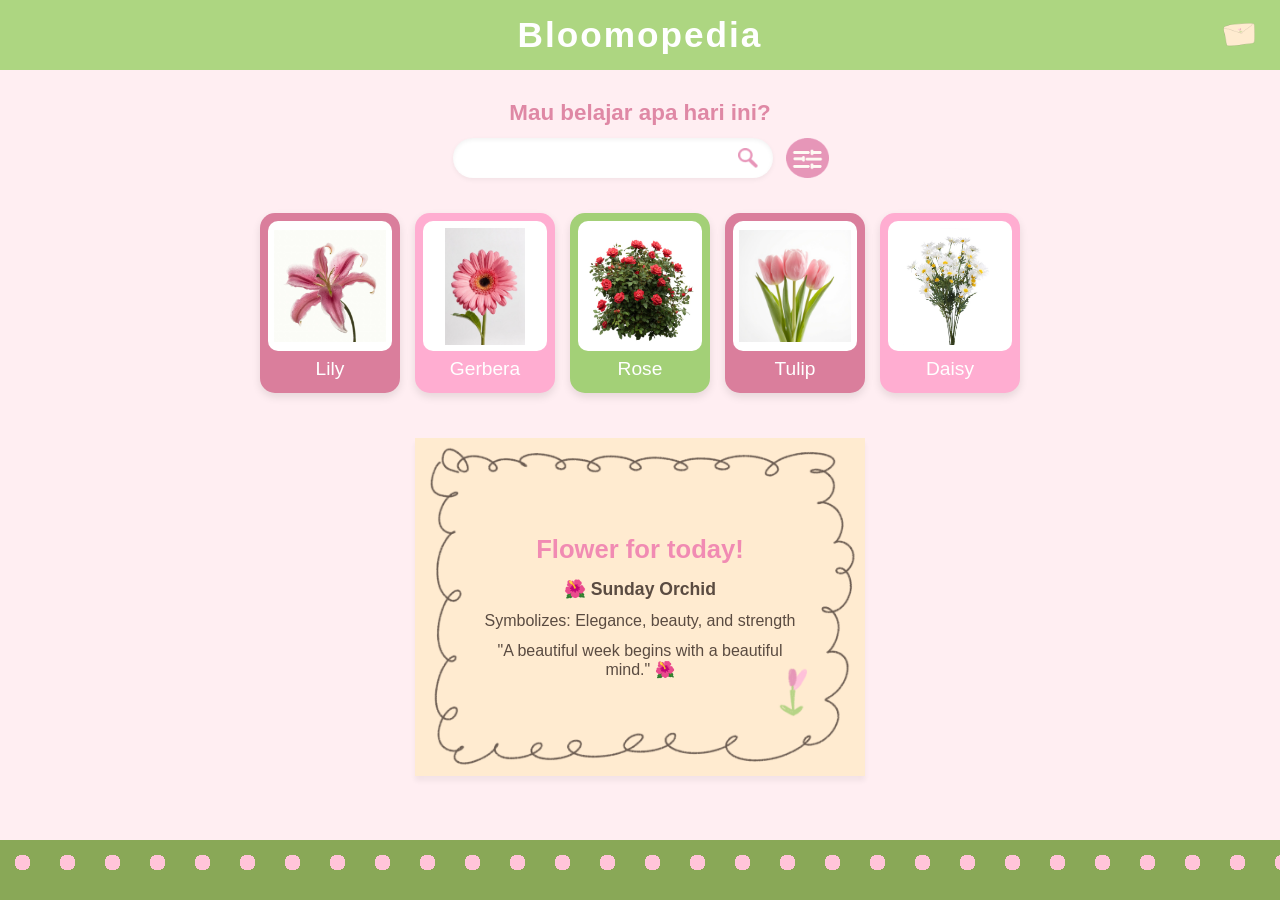
==== bloomopedia.html @ b22b8bce "bloomopedia page" ====
<!DOCTYPE html>
<html lang="id">
<head>
    <meta charset="UTF-8">
    <meta name="viewport" content="width=device-width, initial-scale=1.0">
    <title>Bloomopedia</title>
    <link rel="stylesheet" href="bloomopedia.css">
</head>
<body>
    <header class="header">
        <h1>Bloomopedia</h1>
        <img src="picture/letter.png" alt="Menu" class="letter-icon" id="letterIcon">
    </header>

    <main class="main-content">
        <section class="search-section">
            <h2 class="search-title">Mau belajar apa hari ini?</h2>
            <div class="search-row">
                <div class="search-input-box">
                    <input type="text" placeholder="">
                    <img src="picture/search pink.png" alt="Search" class="search-icon" onerror="this.style.display='none'; this.parentNode.innerHTML='&#x2630;';">
                </div>
                
                <div class="filter-wrapper">
                    <button class="filter-btn" id="filterBtn">
                        <img src="picture/filter.png" alt="Filter" onerror="this.style.display='none'; this.parentNode.innerHTML='&#x2630;';">
                    </button>
                    
                    <div class="filter-menu" id="filterMenu">
                        <div class="filter-search-text">
                            Search Flower...
                        </div>
                        
                        <div class="filter-group">
                            <p class="filter-label">Sort By:</p>
                            <div class="filter-item" id="btnSortAZ">▼ A-Z</div>
                        </div>

                        <div class="filter-group">
                            <p class="filter-label">Filter:</p>
                            <div class="filter-item filter-opt" data-filter="category">🌸 Category</div>
                            <div class="filter-item filter-opt" data-filter="color">🎨 Color</div>
                            <div class="filter-item filter-opt" data-filter="meaning">💖 Meaning</div>
                            <div class="filter-item filter-opt" data-filter="careLevel">🪴 Care Level</div>
                            <div class="filter-item filter-opt" data-filter="all">🌟 Tampilkan Semua</div>
                        </div>
                    </div>
                </div>
            </div>
        </section>

        <section class="cards-section" id="cardsContainer">
        </section>

        <section class="fotd-section">
            <div class="fotd-box">
                <img src="picture/isi the letter.png" alt="Frame" class="fotd-bg-img">
                
                <div class="fotd-text-wrapper">
                    <h3 class="fotd-title">Flower for today!</h3>
                    <div id="dailyContent" class="fotd-content">
                    </div>
                </div>
            </div>
        </section>
    </main>

    <footer class="footer-polkadot"></footer>

    <div class="side-menu-overlay" id="sideMenuOverlay"></div>
    <div class="side-menu" id="sideMenu">
        <button class="close-menu-btn" id="closeMenuBtn">X</button>
        <div class="menu-links">
            <a href="index.html">Dashboard</a>
            <a href="bloomopedia.html">Bloomopedia</a>
            <a href="#">Flower Meanings</a>
            <a href="#">Flowers Colors</a>
            <a href="#">Fun Facts</a>
            <a href="#">About Us</a>
            <a href="#">Contact</a>
        </div>
    </div>

    <script src="bloomopedia.js"></script>
</body>
</html>
---- bloomopedia.css ----
@font-face {
    font-family: 'Uwap';
    src: url('font/Uwap.ttf') format('truetype'); 
}

* {
    margin: 0;
    padding: 0;
    box-sizing: border-box;
    font-family: 'Uwap', sans-serif;
}

body {
    background-color: #ffeef2;
    display: flex;
    flex-direction: column;
    min-height: 100vh;
    overflow-x: hidden;
}

.header {
    background-color: #add681;
    height: 70px;
    display: flex;
    justify-content: center;
    align-items: center;
    position: relative;
}

.header h1 {
    color: white;
    font-size: 2.2rem;
    letter-spacing: 2px;
}

.letter-icon {
    position: absolute;
    right: 20px;
    width: 45px;
    cursor: pointer;
    transition: transform 0.2s ease;
}

.letter-icon:hover {
    transform: scale(1.1) rotate(5deg);
}

.main-content {
    flex: 1;
    display: flex;
    flex-direction: column;
    align-items: center;
    padding: 30px 20px 100px 20px; 
    gap: 35px;
}

.search-section {
    text-align: center;
}

.search-title {
    color: #df88a5;
    font-size: 1.4rem;
    margin-bottom: 12px;
}

.search-row {
    display: flex;
    align-items: center;
    gap: 15px;
}

.search-input-box {
    position: relative;
    width: 320px;
}

.search-input-box input {
    width: 100%;
    height: 40px;
    border-radius: 20px;
    border: none;
    padding: 0 40px 0 20px;
    font-size: 1.2rem;
    box-shadow: inset 0 2px 4px rgba(0,0,0,0.05), 0 2px 5px rgba(0,0,0,0.05);
    outline: none;
}

.search-icon {
    position: absolute;
    right: 15px;
    top: 50%;
    transform: translateY(-50%);
    width: 20px; 
    height: auto;
}

.filter-btn {
    border: none;
    border-radius: 50%;
    width: 40px;
    height: 40px;
    display: flex;
    justify-content: center;
    align-items: center;
  
}

.filter-btn img {
    width: 43px;
}

.filter-btn:hover {
    transform: scale(1.1);
}

.cards-section {
    display: flex;
    gap: 15px;
    justify-content: center;
    flex-wrap: wrap;
}

.card {
    width: 140px;
    height: 180px;
    border-radius: 15px;
    display: flex;
    flex-direction: column;
    align-items: center;
    padding: 8px;
    box-shadow: 0 4px 8px rgba(0,0,0,0.1);
    cursor: pointer;
    transition: transform 0.3s ease, box-shadow 0.3s ease;
}

.card:hover {
    transform: translateY(-10px); 
    box-shadow: 0 10px 20px rgba(0,0,0,0.15); 
}

.card-img-wrapper {
    background-color: white;
    width: 100%;
    height: 130px;
    border-radius: 10px;
    display: flex;
    justify-content: center;
    align-items: center;
    overflow: hidden;
    transition: transform 0.3s ease;
}

.card:hover .card-img-wrapper img {
    transform: scale(1.15); 
}

.card-img-wrapper img {
    width: 90%;
    height: 90%;
    object-fit: contain;
}

.card-title {
    color: white;
    font-size: 1.2rem;
    margin-top: auto;
    margin-bottom: 5px;
}

.card-pink { background-color: #da7e9c; }
.card-lightpink { background-color: #ffadd1; }
.card-green { background-color: #a3d077; }

.fotd-section {
    width: 100%;
    display: flex;
    justify-content: center;
    margin-top: 10px;
}

.fotd-box {
    position: relative; 
    width: 90%;
    max-width: 450px;
    display: flex;
    justify-content: center;
    align-items: center;
    box-shadow: inset 0 5px 5px rgba(0,0,0,0.05), 0 5px 5px rgba(0,0,0,0.05);
    
}

.fotd-box:hover {
    transform: scale(1.03) rotate(-1.5deg);
}

.fotd-bg-img {
    width: 100%;
    height: auto;
    display: block; 
}

.fotd-text-wrapper {
    position: absolute;
    top: 0;
    left: 0;
    width: 100%;
    height: 100%;
    display: flex;
    flex-direction: column;
    justify-content: center;
    align-items: center;
    padding: 10% 15%; 
    text-align: center;
}

.fotd-title {
    color: #f18bb3;
    font-size: 1.6rem;
    margin-bottom: 15px;
}

.fotd-content {
    color: #5a4b41;
    font-size: 1.1rem;
    display: flex;
    flex-direction: column;
    gap: 12px;
}

.fotd-day { font-weight: bold; }
.fotd-symbol { font-size: 1rem; }
.fotd-quote { font-size: 1rem; }



.footer-polkadot {
    background-color: #89a857;
    background-image: radial-gradient(#ffc4d9 25%, transparent 25%);
    background-size: 45px 45px;
    background-position: 0 0;
    height: 60px;
    width: 100%;
    position: fixed;
    bottom: 0;
    z-index: 10;
}

.side-menu-overlay {
    position: fixed;
    top: 0;
    left: 0;
    width: 100%;
    height: 100%;
    background-color: rgba(0, 0, 0, 0.4);
    opacity: 0;
    visibility: hidden;
    transition: opacity 0.4s ease;
    z-index: 90;
}

.side-menu-overlay.show {
    opacity: 1;
    visibility: visible;
}

.side-menu {
    position: fixed;
    top: 0;
    right: -50%;
    width: 25%;
    height: 100%;
    background-color: #fcebd5;
    box-shadow: -5px 0 15px rgba(0, 0, 0, 0.1);
    transition: right 0.4s ease;
    z-index: 95;
    display: flex;
    flex-direction: column;
    padding: 40px;
}

.side-menu.open {
    right: 0;
}

.close-menu-btn {
    align-self: flex-end;
    background: none;
    border: none;
    font-size: 1.8rem;
    color: #8c7355;
    cursor: pointer;
    margin-bottom: 40px;
    transition: transform 0.2s ease;
}

.close-menu-btn:hover {
    transform: scale(1.1);
}

.menu-links {
    display: flex;
    flex-direction: column;
    gap: 25px;
    margin-top: 20px;
}

.menu-links a {
    text-decoration: none;
    font-size: 1.8rem;
    color: #8c7355;
    transition: color 0.3s ease, padding-left 0.3s ease;
}

.menu-links a:hover {
    color: #e3b5be;
    padding-left: 10px;
}


.filter-wrapper {
    position: relative; 
}

.filter-menu {
    position: absolute;
    top: 55px; 
    right: 0;
    width: 200px;
    background-color: #fcebd5; 
    border: 2px solid #e3b5be; 
    padding: 15px;
    box-shadow: 0 8px 15px rgba(0,0,0,0.1);
    z-index: 100;
    text-align: left;
    
    opacity: 0;
    visibility: hidden;
    transform: translateY(-10px);
    transition: all 0.3s ease;
}

.filter-menu.show {
    opacity: 1;
    visibility: visible;
    transform: translateY(0);
}

.filter-search-text {
    color: #df88a5;
    font-size: 1.1rem;
    padding-bottom: 10px;
    margin-bottom: 10px;
    border-bottom: 2px dashed #e3b5be;
}

.filter-group {
    margin-bottom: 12px;
}

.filter-group:last-child {
    margin-bottom: 0;
}

.filter-label {
    color: #8c7355;
    font-size: 1.1rem;
    font-weight: bold;
    margin-bottom: 5px;
}

.filter-item {
    color: #5a4b41;
    font-size: 1rem;
    padding: 5px 8px;
    border-radius: 8px;
    cursor: pointer;
    transition: all 0.2s ease;
    margin-bottom: 2px;
}

.filter-item:hover {
    background-color: #ffeef2; 
    color: #df88a5;
    transform: translateX(5px);
}
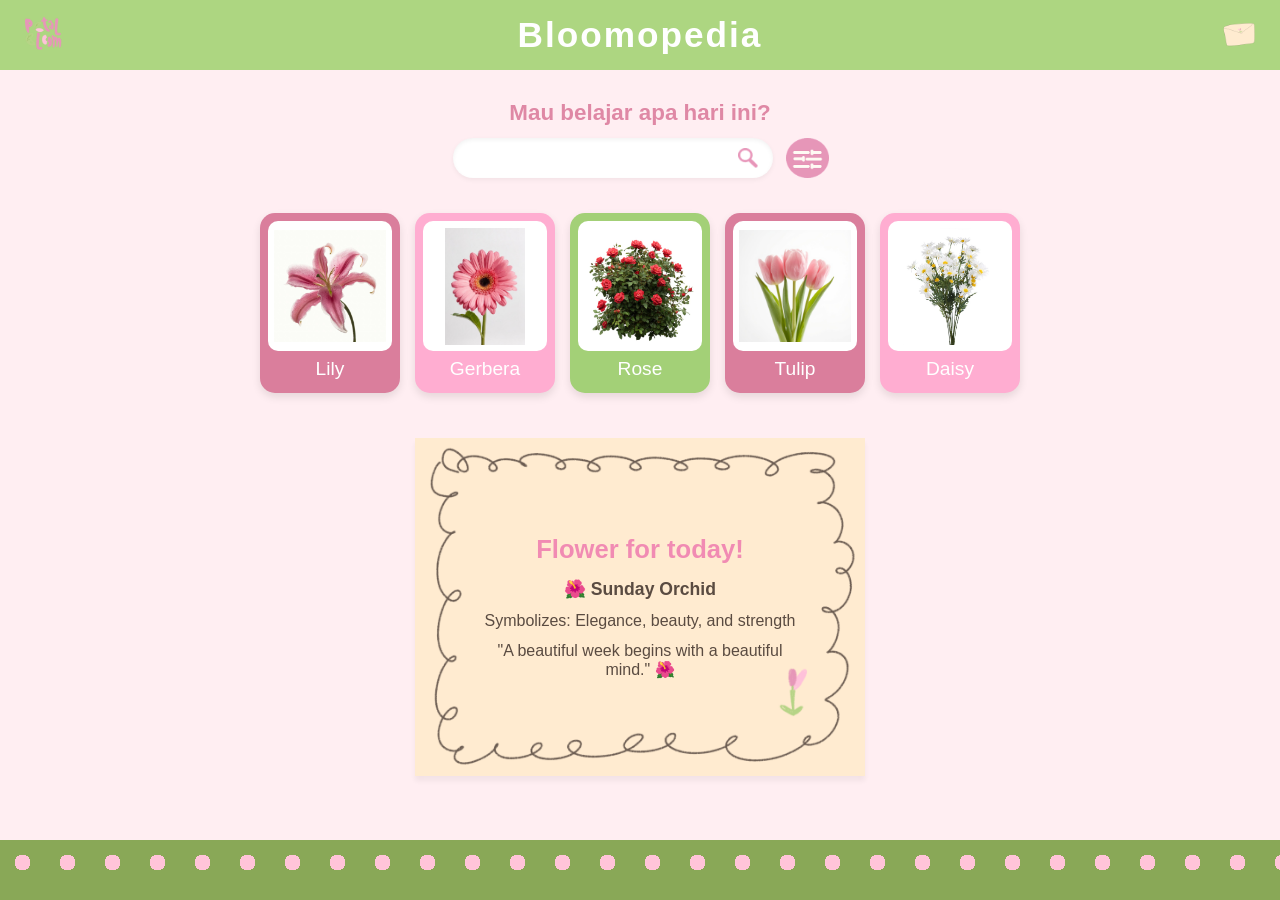
==== commit c730a0bc: "icon back + logo web" ====
--- a/bloomopedia.html
+++ b/bloomopedia.html
@@ -5,9 +5,13 @@
     <meta name="viewport" content="width=device-width, initial-scale=1.0">
     <title>Bloomopedia</title>
     <link rel="stylesheet" href="bloomopedia.css">
+    <link rel="icon" type="image/png" href="picture/petal bloom transparent.png">
 </head>
 <body>
     <header class="header">
+        <a href="index.html">
+        <img src="picture/petal bloom transparent.png" alt="Menu" class="logo-icon" id="logoIcon">
+        </a>
         <h1>Bloomopedia</h1>
         <img src="picture/letter.png" alt="Menu" class="letter-icon" id="letterIcon">
     </header>
--- a/bloomopedia.css
+++ b/bloomopedia.css
@@ -42,6 +42,19 @@
 }
 
 .letter-icon:hover {
+    transform: scale(1.1) rotate(5deg);
+}
+
+.logo-icon {
+    position: absolute;
+    left: 20px;
+    width: 45px;
+    top: 10px;
+    cursor: pointer;
+    transition: transform 0.2s ease;
+}
+
+.logo-icon:hover {
     transform: scale(1.1) rotate(5deg);
 }
 
@@ -383,4 +396,83 @@
     background-color: #ffeef2; 
     color: #df88a5;
     transform: translateX(5px);
+}
+
+/* =========================================
+   TAMPILAN MOBILE (Responsive untuk Bloomopedia)
+   ========================================= */
+@media screen and (max-width: 768px) {
+    .header h1 {
+        font-size: 1.8rem;
+    }
+    
+    .letter-icon {
+        width: 35px;
+        right: 15px;
+    }
+
+    .main-content {
+        padding: 20px 15px 90px 15px;
+    }
+
+    .search-row {
+        gap: 10px;
+        justify-content: center;
+    }
+
+    .search-input-box {
+        width: 70%; 
+        max-width: 250px;
+    }
+
+    .filter-btn img {
+        width: 35px;
+    }
+
+    .card {
+        width: 120px;
+        height: 160px;
+    }
+
+    .card-img-wrapper {
+        height: 100px;
+    }
+
+    .card-title {
+        font-size: 1rem;
+    }
+
+    .fotd-title {
+        font-size: 1.3rem;
+        margin-bottom: 8px;
+    }
+
+    .fotd-content {
+        font-size: 0.9rem;
+        gap: 8px;
+    }
+
+    .fotd-text-wrapper {
+        padding: 8% 12%; 
+    }
+
+    .side-menu {
+        width: 70%; 
+        right: -70%; 
+    }
+
+    .side-menu.open {
+        right: 0;
+    }
+    
+    .filter-menu {
+        width: 180px;
+        right: -10px; 
+    }
+}
+
+@media screen and (max-width: 400px) {
+    .search-input-box {
+        width: 200px;
+    }
 }
